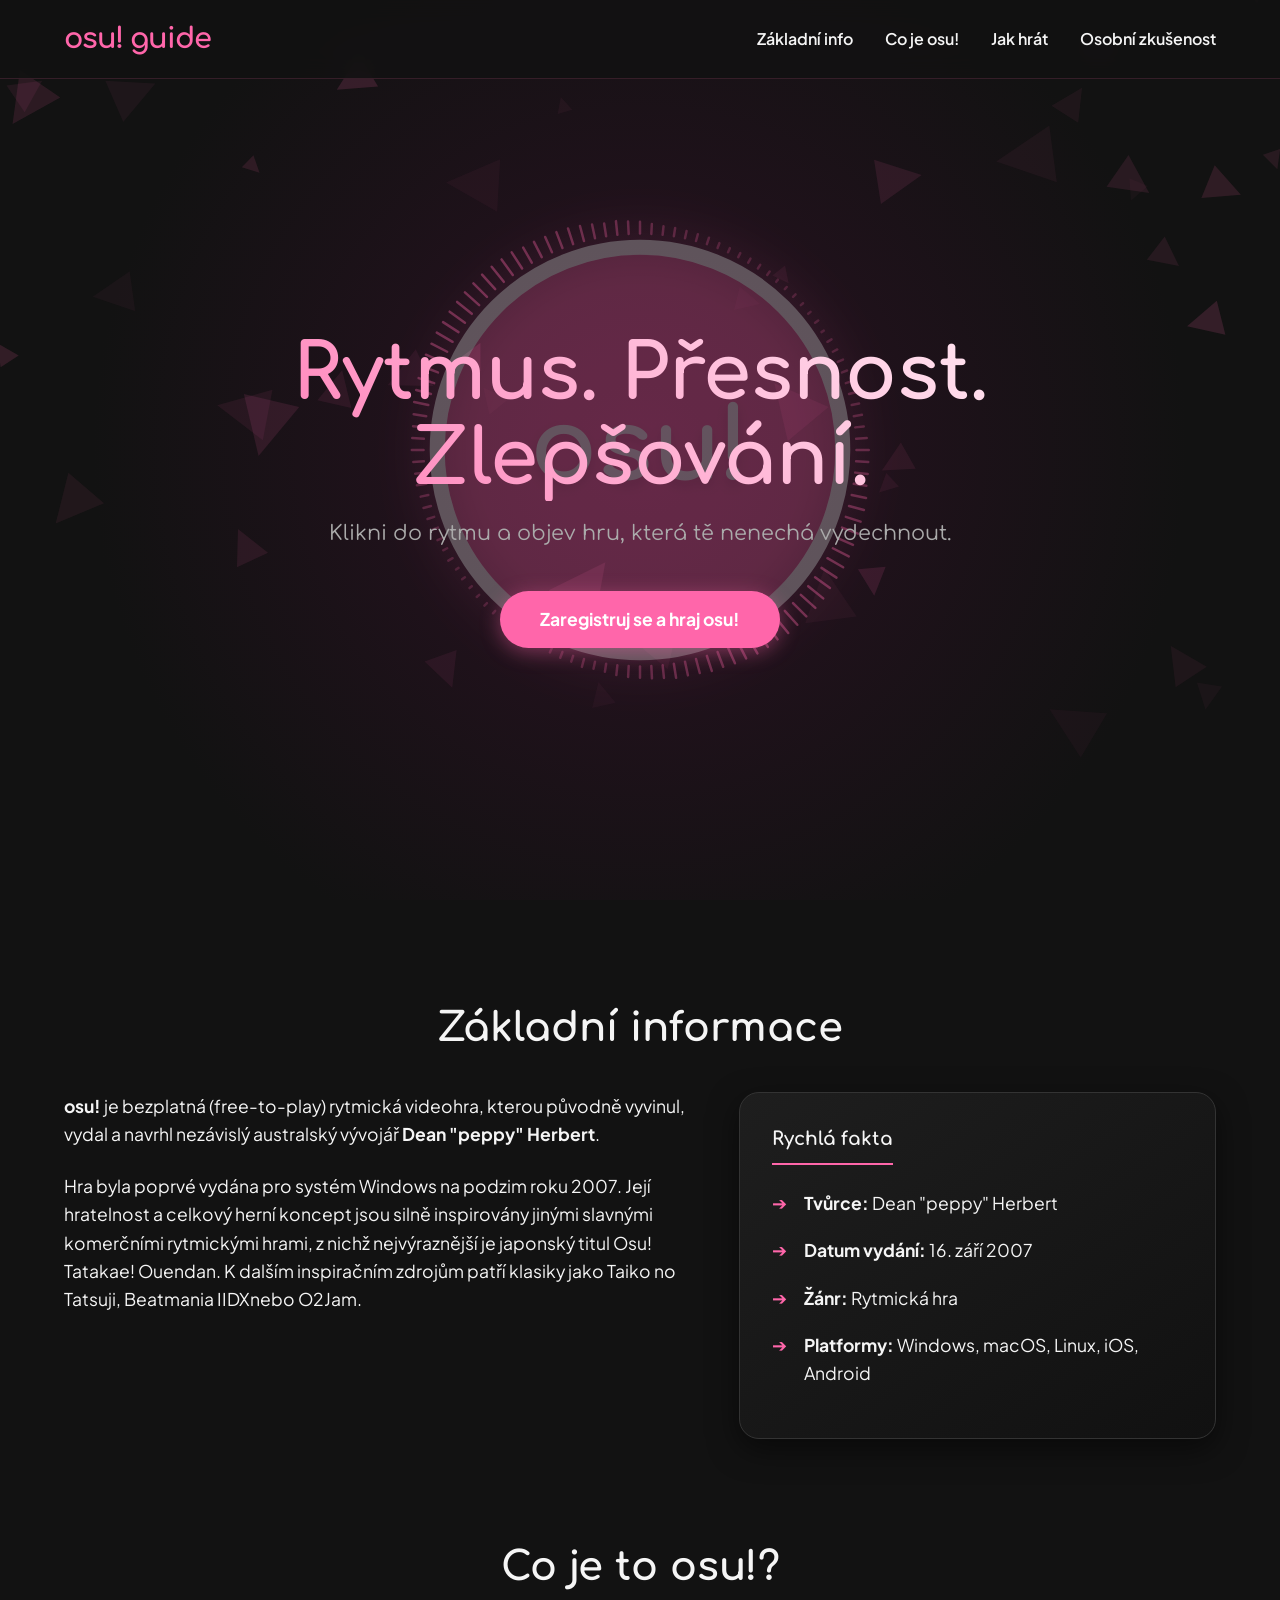
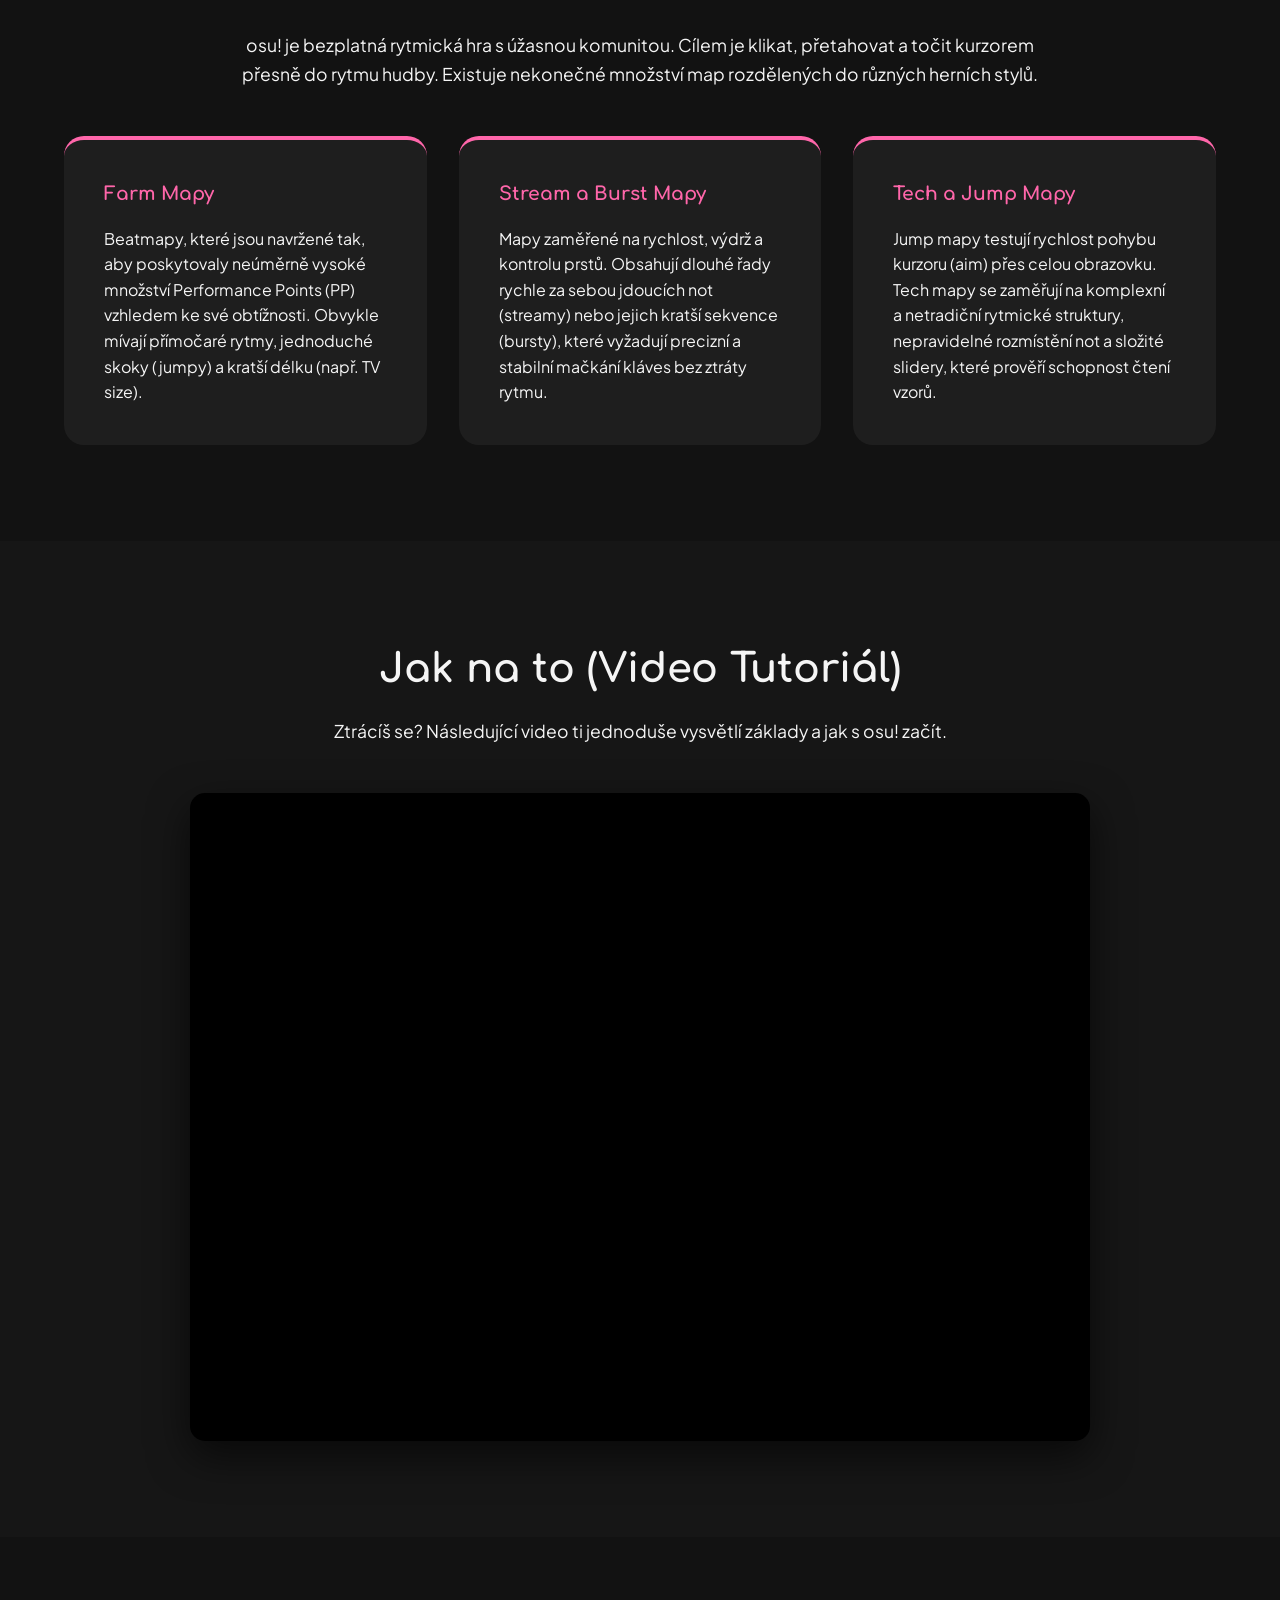
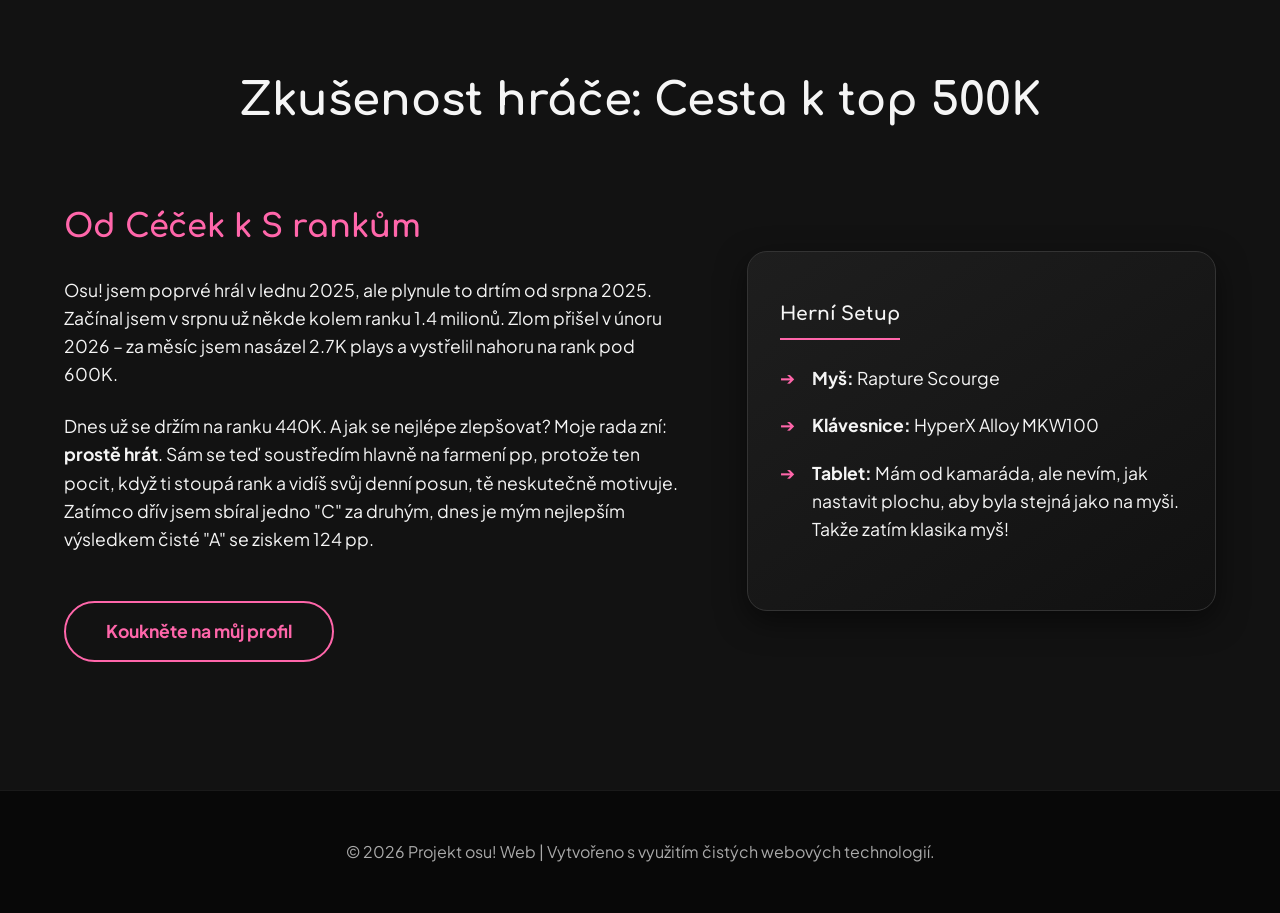
==== osu_web/index.html @ 051ecead "Add files via upload" ====
<!DOCTYPE html>
<html lang="cs">

<head>
    <meta charset="UTF-8">
    <meta name="viewport" content="width=device-width, initial-scale=1.0">
    <meta name="description"
        content="Komplexní průvodce rytmickou hrou osu! Zjistěte, jak hrát, objevte různé typy map a přečtěte si zkušenosti skutečných hráčů.">
    <meta name="keywords" content="osu!, rytmická hra, návod, hudba, hraní, pp systém">
    <meta name="author" content="Fuxovi">

    <!-- Open Graph pro Sociální Sítě (SEO a optimalizace) -->
    <meta property="og:title" content="osu! - Tvůj průvodce rytmickým šílenstvím">
    <meta property="og:description"
        content="Komplexní průvodce rytmickou hrou osu! Zjistěte, jak hrát, a objevte komunitu.">
    <meta property="og:type" content="website">
    <meta property="og:url" content="https://fuxovi.github.io/osu-web/">

    <!-- X (Twitter) Cards -->
    <meta name="twitter:card" content="summary_large_image">
    <meta name="twitter:title" content="osu! - Tvůj průvodce">
    <meta name="twitter:description"
        content="Komplexní průvodce rytmickou hrou osu! Zjistěte, jak hrát, a objevte komunitu.">

    <title>osu! - Rytmus. Přesnost. Zlepšování.</title>

    <!-- CSS a preload fontů pro lepší výkon -->
    <link rel="stylesheet" href="css/style.css">

    <!-- JSON-LD pro strukturovaná data -->
    <script type="application/ld+json">
    {
      "@context": "https://schema.org",
      "@type": "WebSite",
      "name": "osu! guide",
      "url": "https://fuxovi.github.io/osu-web/",
      "author": {
        "@type": "Person",
        "name": "Fuxovi"
      },
      "description": "Komplexní průvodce rytmickou hrou osu! Zjistěte, jak hrát, objevte různé typy map a přečtěte si zkušenosti skutečných hráčů."
    }
    </script>
    <link rel="preconnect" href="https://fonts.googleapis.com">
    <link rel="preconnect" href="https://fonts.gstatic.com" crossorigin>
    <link
        href="https://fonts.googleapis.com/css2?family=Comfortaa:wght@400;700&family=Plus+Jakarta+Sans:wght@400;500;600;700;800&display=swap"
        rel="stylesheet">
</head>

<body>
    <header class="header">
        <nav class="navbar" aria-label="Hlavní navigace">
            <div class="logo">osu! guide</div>
            <ul class="nav-links">
                <li><a href="#basic-info">Základní info</a></li>
                <li><a href="#about">Co je osu!</a></li>
                <li><a href="#tutorial">Jak hrát</a></li>
                <li><a href="#experience">Osobní zkušenost</a></li>
            </ul>
        </nav>
    </header>

    <main>
        <!-- Úvodní sekce (Hero) -->
        <section id="hero" class="hero-section">
            <!-- Canvas pro plovoucí trojúhelníky a visualizer -->
            <canvas id="osu-canvas" class="osu-canvas"></canvas>

            <!-- Hlavní pulzující osu! logo v pozadí -->
            <div id="osu-logo" class="osu-logo">
                <span class="osu-logo-text">osu!</span>
            </div>

            <div class="container hero-content">
                <h1>Rytmus. Přesnost. Zlepšování.</h1>
                <p>Klikni do rytmu a objev hru, která tě nenechá vydechnout.</p>
                <a href="https://osu.ppy.sh/home" target="_blank" rel="noopener noreferrer" class="btn primary-btn"
                    aria-label="Přejít na oficiální web hry osu!">
                    Zaregistruj se a hraj osu!
                </a>
            </div>
        </section>

        <!-- Základní informace z Wikipedie -->
        <section id="basic-info" class="about-section fade-in" style="padding-bottom: 2rem;">
            <div class="container">
                <h2>Základní informace</h2>
                <div class="experience-content" style="align-items: flex-start; gap: 3rem;">
                    <div class="text-content">
                        <p><strong>osu!</strong> je bezplatná (free-to-play) rytmická videohra, kterou původně vyvinul,
                            vydal a navrhl nezávislý australský vývojář <strong> Dean "peppy" Herbert</strong>.</p>
                        <p>Hra byla poprvé vydána pro systém Windows na podzim roku 2007. Její hratelnost a celkový
                            herní koncept jsou silně inspirovány jinými slavnými komerčními rytmickými hrami, z nichž
                            nejvýraznější je japonský titul Osu! Tatakae! Ouendan. K dalším inspiračním zdrojům patří
                            klasiky jako Taiko no Tatsuji, Beatmania IIDXnebo O2Jam.
                        </p>
                    </div>
                    <div class="setup-card" style="padding: 2rem;">
                        <h3>Rychlá fakta</h3>
                        <ul>
                            <li><strong>Tvůrce:</strong> Dean "peppy" Herbert</li>
                            <li><strong>Datum vydání:</strong> 16. září 2007</li>
                            <li><strong>Žánr:</strong> Rytmická hra</li>
                            <li><strong>Platformy:</strong> Windows, macOS, Linux, iOS, Android</li>
                        </ul>
                    </div>
                </div>
            </div>
        </section>
        <!-- Obecně o hře osu! -->
        <section id="about" class="about-section fade-in" style="padding-top: 4rem;">
            <div class="container">
                <h2>Co je to osu!?</h2>
                <p>osu! je bezplatná rytmická hra s úžasnou komunitou. Cílem je klikat, přetahovat a točit kurzorem
                    přesně do rytmu hudby. Existuje nekonečné množství map rozdělených do různých herních stylů.</p>
                <div class="mechanics-grid">
                    <article class="card">
                        <h3>Farm Mapy</h3>
                        <p>Beatmapy, které jsou navržené tak, aby poskytovaly neúměrně vysoké množství Performance
                            Points (PP) vzhledem ke své obtížnosti. Obvykle mívají přímočaré rytmy, jednoduché skoky
                            (jumpy) a kratší délku (např. TV size).</p>
                    </article>
                    <article class="card">
                        <h3>Stream a Burst Mapy</h3>
                        <p>Mapy zaměřené na rychlost, výdrž a kontrolu prstů. Obsahují dlouhé řady rychle za sebou
                            jdoucích not (streamy) nebo jejich kratší sekvence (bursty), které vyžadují precizní a
                            stabilní mačkání kláves bez ztráty rytmu.</p>
                    </article>
                    <article class="card">
                        <h3>Tech a Jump Mapy</h3>
                        <p>Jump mapy testují rychlost pohybu kurzoru (aim) přes celou obrazovku. Tech mapy se zaměřují
                            na komplexní a netradiční rytmické struktury, nepravidelné rozmístění not a složité slidery,
                            které prověří schopnost čtení vzorů.</p>
                    </article>
                </div>
            </div>
        </section>

        <!-- Tutoriál (YouTube) -->
        <section id="tutorial" class="tutorial-section fade-in">
            <div class="container">
                <h2>Jak na to (Video Tutoriál)</h2>
                <p>Ztrácíš se? Následující video ti jednoduše vysvětlí základy a jak s osu! začít.</p>
                <!-- Lazy loading iframu pro vyšší výkon -->
                <div class="video-container">
                    <iframe loading="lazy" width="560" height="315" src="https://www.youtube.com/watch?v=qUkvt8DThQc"
                        title="YouTube video player - osu! tutorial" frameborder="0"
                        allow="accelerometer; autoplay; clipboard-write; encrypted-media; gyroscope; picture-in-picture; web-share"
                        referrerpolicy="strict-origin-when-cross-origin" allowfullscreen></iframe>
                </div>
            </div>
        </section>

        <!-- Zkušenost uživatele -->
        <section id="experience" class="experience-section fade-in">
            <div class="container">
                <h2>Zkušenost hráče: Cesta k top 500K</h2>
                <div class="experience-content">
                    <div class="text-content">
                        <h3>Od Céček k S rankům</h3>
                        <p>Osu! jsem poprvé hrál v lednu 2025, ale plynule to drtím od srpna 2025. Začínal jsem v srpnu
                            už někde
                            kolem ranku 1.4 milionů. Zlom přišel v únoru 2026 – za měsíc jsem nasázel 2.7K plays a
                            vystřelil nahoru na rank pod 600K.</p>
                        <p>Dnes už se držím na ranku 440K. A jak se nejlépe zlepšovat? Moje rada zní: <strong>prostě
                                hrát</strong>. Sám se teď soustředím hlavně na farmení pp, protože ten pocit, když ti
                            stoupá rank a vidíš svůj denní posun, tě neskutečně motivuje. Zatímco dřív jsem sbíral jedno
                            "C" za druhým, dnes je mým nejlepším výsledkem čisté "A" se ziskem 124 pp.</p>
                        <a href="https://osu.ppy.sh/users/37356679" target="_blank" rel="noopener noreferrer"
                            class="btn secondary-btn" aria-label="Zobrazit osu! profil hráče">
                            Koukněte na můj profil
                        </a>
                    </div>
                    <div class="setup-card">
                        <h3>Herní Setup</h3>
                        <ul>
                            <li><strong>Myš:</strong> Rapture Scourge</li>
                            <li><strong>Klávesnice:</strong> HyperX Alloy MKW100</li>
                            <li><strong>Tablet:</strong> Mám od kamaráda, ale nevím, jak nastavit plochu, aby byla
                                stejná jako na myši. Takže zatím
                                klasika myš!</li>
                        </ul>
                    </div>
                </div>
            </div>
        </section>
    </main>

    <footer class="footer">
        <div class="container">
            <p>&copy; 2026 Projekt osu! Web | Vytvořeno s využitím čistých webových technologií.</p>
        </div>
    </footer>

    <!-- Minifikovaný přístup pro načtení skriptu -->
    <script src="js/main.js" defer></script>
</body>

</html>
---- osu_web/css/style.css ----
/* ROOT VARIABLES PRO DESIGN SYSTÉM (Tématika osu! - růžová/tmavá) */
:root {
    --primary-color: #ff66aa;
    /* osu! pink */
    --secondary-color: #b33982;
    --background-dark: #121212;
    --background-card: #1e1e1e;
    --text-light: #f5f5f5;
    --text-muted: #aaaaaa;
    --transition-fast: 0.2s ease;
    --transition-slow: 0.5s ease;
}

/* RESET A ZÁKLADNÍ TYPOGRAFIE */
* {
    margin: 0;
    padding: 0;
    box-sizing: border-box;
}

html {
    scroll-behavior: smooth;
}

body {
    font-family: 'Plus Jakarta Sans', sans-serif;
    background-color: var(--background-dark);
    color: var(--text-light);
    line-height: 1.6;
    overflow-x: hidden;
}

h1,
h2,
h3 {
    font-family: 'Comfortaa', cursive, sans-serif;
    color: var(--text-light);
}

.container {
    width: 90%;
    max-width: 1200px;
    margin: 0 auto;
}

/* HEADER & NAVBAR */
.header {
    background-color: rgba(18, 18, 18, 0.85);
    backdrop-filter: blur(12px);
    /* Glassmorphism efekt */
    -webkit-backdrop-filter: blur(12px);
    position: fixed;
    width: 100%;
    top: 0;
    z-index: 1000;
    border-bottom: 1px solid rgba(255, 102, 170, 0.15);
}

.navbar {
    display: flex;
    justify-content: space-between;
    align-items: center;
    padding: 1rem 5%;
}

.logo {
    font-family: 'Comfortaa', cursive, sans-serif;
    font-weight: 900;
    font-size: 1.8rem;
    color: var(--primary-color);
    letter-spacing: -1px;
}

.nav-links {
    list-style: none;
    display: flex;
    gap: 2rem;
}

.nav-links a {
    text-decoration: none;
    color: var(--text-light);
    font-weight: 600;
    transition: color var(--transition-fast);
}

.nav-links a:hover,
.nav-links a:focus {
    color: var(--primary-color);
    outline: none;
}

/* BUTTONS */
.btn {
    display: inline-block;
    padding: 0.9rem 2.5rem;
    border-radius: 50px;
    font-weight: 700;
    text-decoration: none;
    transition: all var(--transition-fast);
    cursor: pointer;
    text-align: center;
    font-size: 1.1rem;
}

.primary-btn {
    background-color: var(--primary-color);
    color: #fff;
    box-shadow: 0 4px 20px rgba(255, 102, 170, 0.4);
}

.primary-btn:hover,
.primary-btn:focus {
    background-color: var(--secondary-color);
    transform: translateY(-3px) scale(1.02);
    box-shadow: 0 6px 25px rgba(255, 102, 170, 0.6);
}

.secondary-btn {
    background-color: transparent;
    border: 2px solid var(--primary-color);
    color: var(--primary-color);
}

.secondary-btn:hover,
.secondary-btn:focus {
    background-color: var(--primary-color);
    color: #fff;
}

/* HERO SECTION */
.hero-section {
    height: 100vh;
    display: flex;
    align-items: center;
    text-align: center;
    background: radial-gradient(circle at center, #2a1122 0%, var(--background-dark) 70%);
    padding-top: 80px;
    position: relative;
    overflow: hidden;
}

/* Background Canvas pro trojúhelníky a visualizer */
.osu-canvas {
    position: absolute;
    top: 0;
    left: 0;
    width: 100%;
    height: 100%;
    pointer-events: none;
    z-index: 1;
}

/* Pulzující osu! logo v pozadí */
.osu-logo {
    position: absolute;
    top: 50%;
    left: 50%;
    transform: translate(-50%, -50%) scale(1);
    width: min(70vw, 420px);
    height: min(70vw, 420px);
    background-color: var(--primary-color);
    border: min(2.5vw, 15px) solid #ffffff;
    border-radius: 50%;
    display: flex;
    align-items: center;
    justify-content: center;
    box-shadow: 0 0 60px rgba(255, 102, 170, 0.45), inset 0 0 40px rgba(0, 0, 0, 0.2);
    z-index: 2;
    cursor: pointer;
    user-select: none;
    opacity: 0.28;
    /* Poloprůhledné pozadí, aby byl text dobře čitelný */
    transition: opacity var(--transition-fast), border-color var(--transition-fast);
}

.osu-logo:hover {
    opacity: 0.55;
    border-color: #ffe6f0;
}

.osu-logo:active {
    transform: translate(-50%, -50%) scale(0.94) !important;
}

.osu-logo-text {
    font-family: 'Comfortaa', cursive, sans-serif;
    font-size: min(16vw, 100px);
    font-weight: 700;
    color: #ffffff;
    text-shadow: 0 6px 12px rgba(0, 0, 0, 0.15);
    margin-top: -5px;
}

.hero-section h1 {
    font-size: clamp(3rem, 6vw, 6rem);
    margin-bottom: 1rem;
    background: -webkit-linear-gradient(45deg, var(--primary-color), #ffffff);
    -webkit-background-clip: text;
    -webkit-text-fill-color: transparent;
    line-height: 1.1;
}

.hero-section p {
    font-family: 'Comfortaa', cursive, sans-serif;
    font-size: 1.3rem;
    color: var(--text-muted);
    margin-bottom: 2.5rem;
}

/* Obsah nad canvasem a logem */
.hero-content {
    position: relative;
    z-index: 3;
    pointer-events: none;
    /* Umožní klikat na logo pod textem */
}

.hero-content h1,
.hero-content p,
.hero-content a {
    pointer-events: auto;
    /* Znovu povolí interakci na samotných textových prvcích a tlačítkách */
}

/* ABOUT SECTION & GRID */
.about-section {
    padding: 6rem 0;
}

.about-section h2 {
    font-size: 2.5rem;
    margin-bottom: 2rem;
    text-align: center;
}

.about-section>.container>p {
    text-align: center;
    max-width: 800px;
    margin: 0 auto 3rem auto;
    font-size: 1.1rem;
}

.mechanics-grid {
    display: grid;
    grid-template-columns: repeat(auto-fit, minmax(280px, 1fr));
    gap: 2rem;
}

.card {
    background-color: var(--background-card);
    padding: 2.5rem;
    border-radius: 20px;
    border-top: 4px solid var(--primary-color);
    transition: transform var(--transition-fast), box-shadow var(--transition-fast);
}

.card:hover {
    transform: translateY(-8px);
    box-shadow: 0 10px 30px rgba(0, 0, 0, 0.5);
}

.card h3 {
    margin-bottom: 1rem;
    color: var(--primary-color);
}

/* TUTORIAL SECTION */
.tutorial-section {
    padding: 6rem 0;
    background-color: #161616;
}

.tutorial-section h2 {
    text-align: center;
    margin-bottom: 1rem;
    font-size: 2.5rem;
}

.tutorial-section>.container>p {
    text-align: center;
    margin-bottom: 3rem;
    font-size: 1.1rem;
}

.video-container {
    position: relative;
    padding-bottom: 56.25%;
    /* 16:9 ratio pro responzivní iframe */
    height: 0;
    overflow: hidden;
    max-width: 900px;
    margin: 0 auto;
    border-radius: 15px;
    box-shadow: 0 15px 40px rgba(0, 0, 0, 0.6);
    background-color: #000;
}

.video-container iframe {
    position: absolute;
    top: 0;
    left: 0;
    width: 100%;
    height: 100%;
    border: none;
}

/* EXPERIENCE SECTION */
.experience-section {
    padding: 8rem 0;
}

.experience-section h2 {
    text-align: center;
    font-size: 2.8rem;
    margin-bottom: 4rem;
}

.experience-content {
    display: flex;
    flex-wrap: wrap;
    gap: 4rem;
    align-items: center;
}

.text-content {
    flex: 1 1 500px;
}

.text-content h3 {
    font-size: 2rem;
    margin-bottom: 1.5rem;
    color: var(--primary-color);
}

.text-content p {
    margin-bottom: 1.5rem;
    font-size: 1.1rem;
}

.text-content .btn {
    margin-top: 1.5rem;
}

.setup-card {
    flex: 1 1 350px;
    background: linear-gradient(145deg, var(--background-card) 0%, #111 100%);
    padding: 3rem 2rem;
    border-radius: 20px;
    border: 1px solid #333;
    box-shadow: 0 10px 30px rgba(0, 0, 0, 0.5);
}

.setup-card h3 {
    margin-bottom: 1.5rem;
    border-bottom: 2px solid var(--primary-color);
    display: inline-block;
    padding-bottom: 0.5rem;
}

.setup-card ul {
    list-style: none;
}

.setup-card li {
    margin-bottom: 1.2rem;
    padding-left: 2rem;
    position: relative;
    font-size: 1.1rem;
}

.setup-card li::before {
    content: '➔';
    position: absolute;
    left: 0;
    color: var(--primary-color);
}

/* FOOTER */
.footer {
    text-align: center;
    padding: 3rem 0;
    background-color: #080808;
    border-top: 1px solid #1a1a1a;
    color: var(--text-muted);
}

/* ANIMATIONS & JS CLASSES */
.fade-in {
    opacity: 0;
    transform: translateY(40px);
    transition: opacity var(--transition-slow), transform var(--transition-slow);
}

.fade-in.visible {
    opacity: 1;
    transform: translateY(0);
}

/* RESPONSIVE (MOBILE FIRST -> TABLET/DESKTOP) */
@media (max-width: 768px) {
    .nav-links {
        display: none;
        /* Skryto pro mobilní zobrazení, plně responzivní menu by vyžadovalo JS toggle */
    }

    .hero-section h1 {
        font-size: 2.5rem;
    }

    .experience-content {
        flex-direction: column;
        gap: 2rem;
    }
}
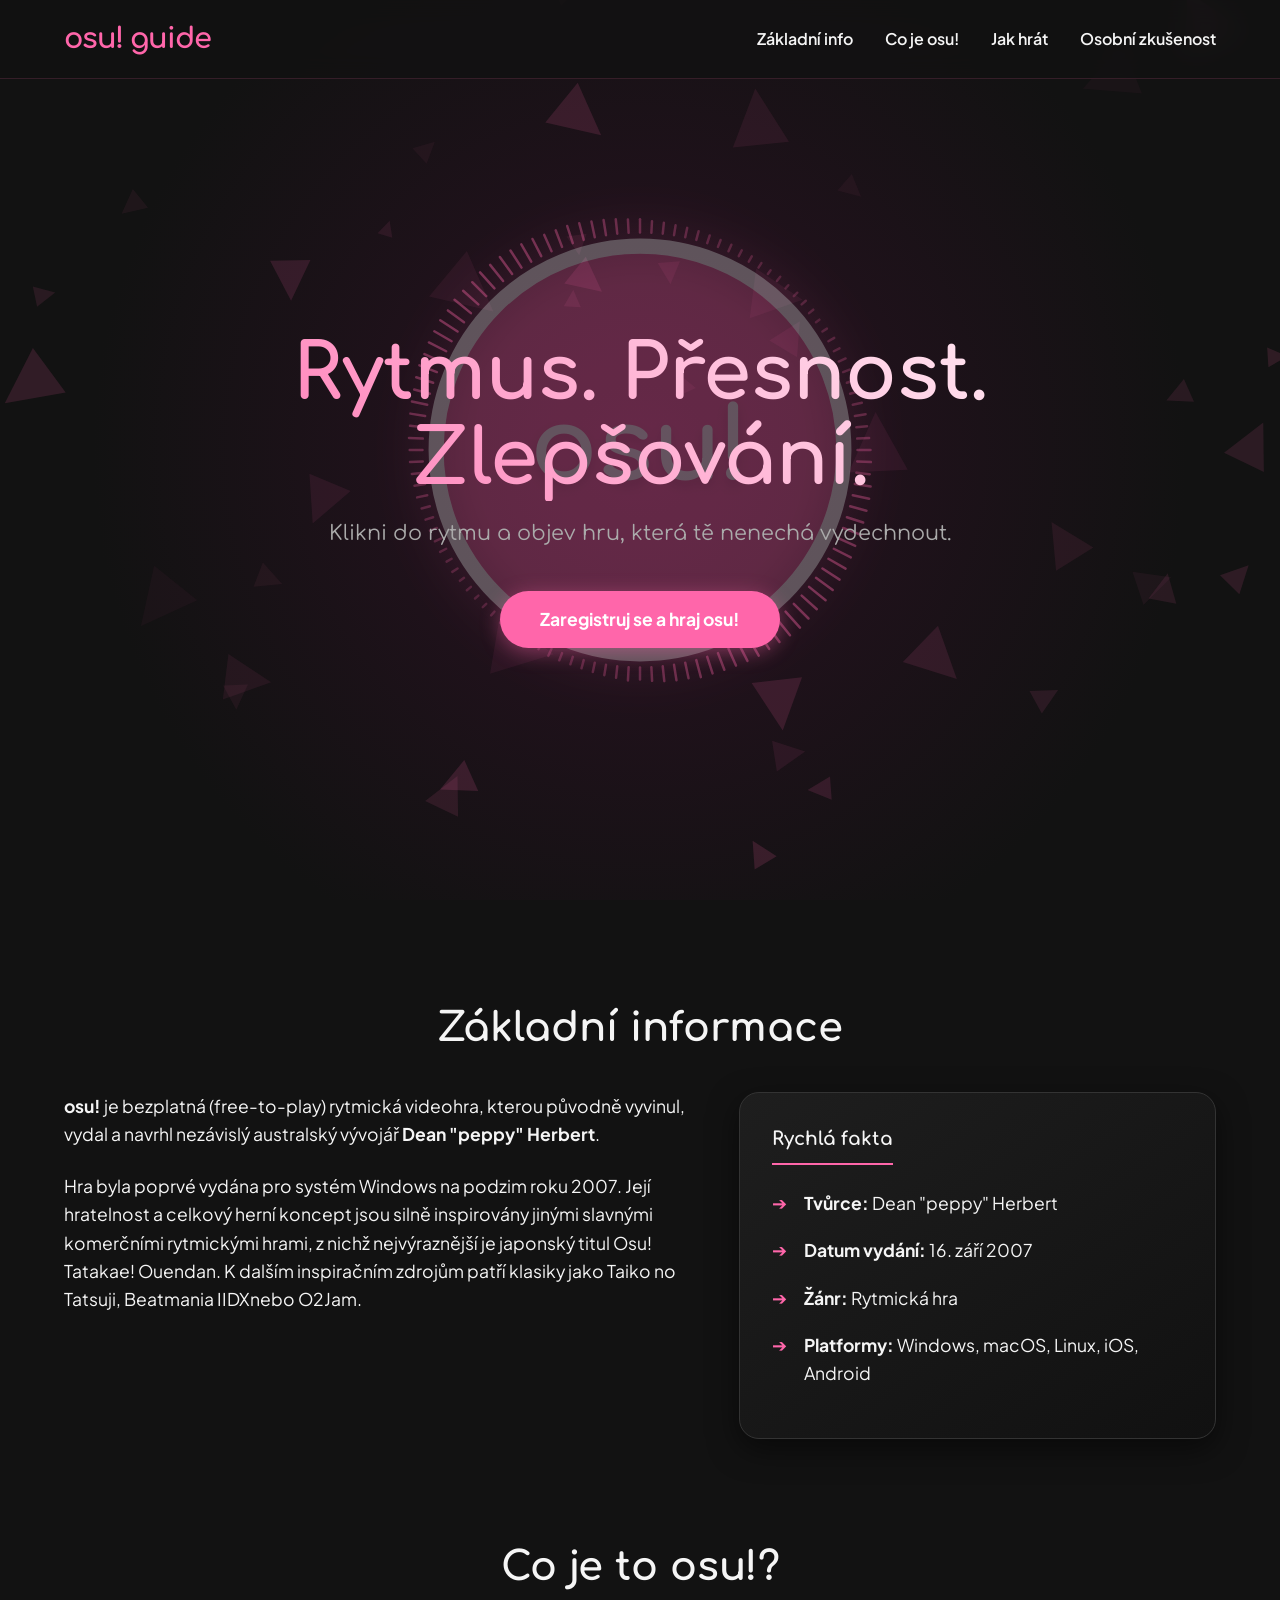
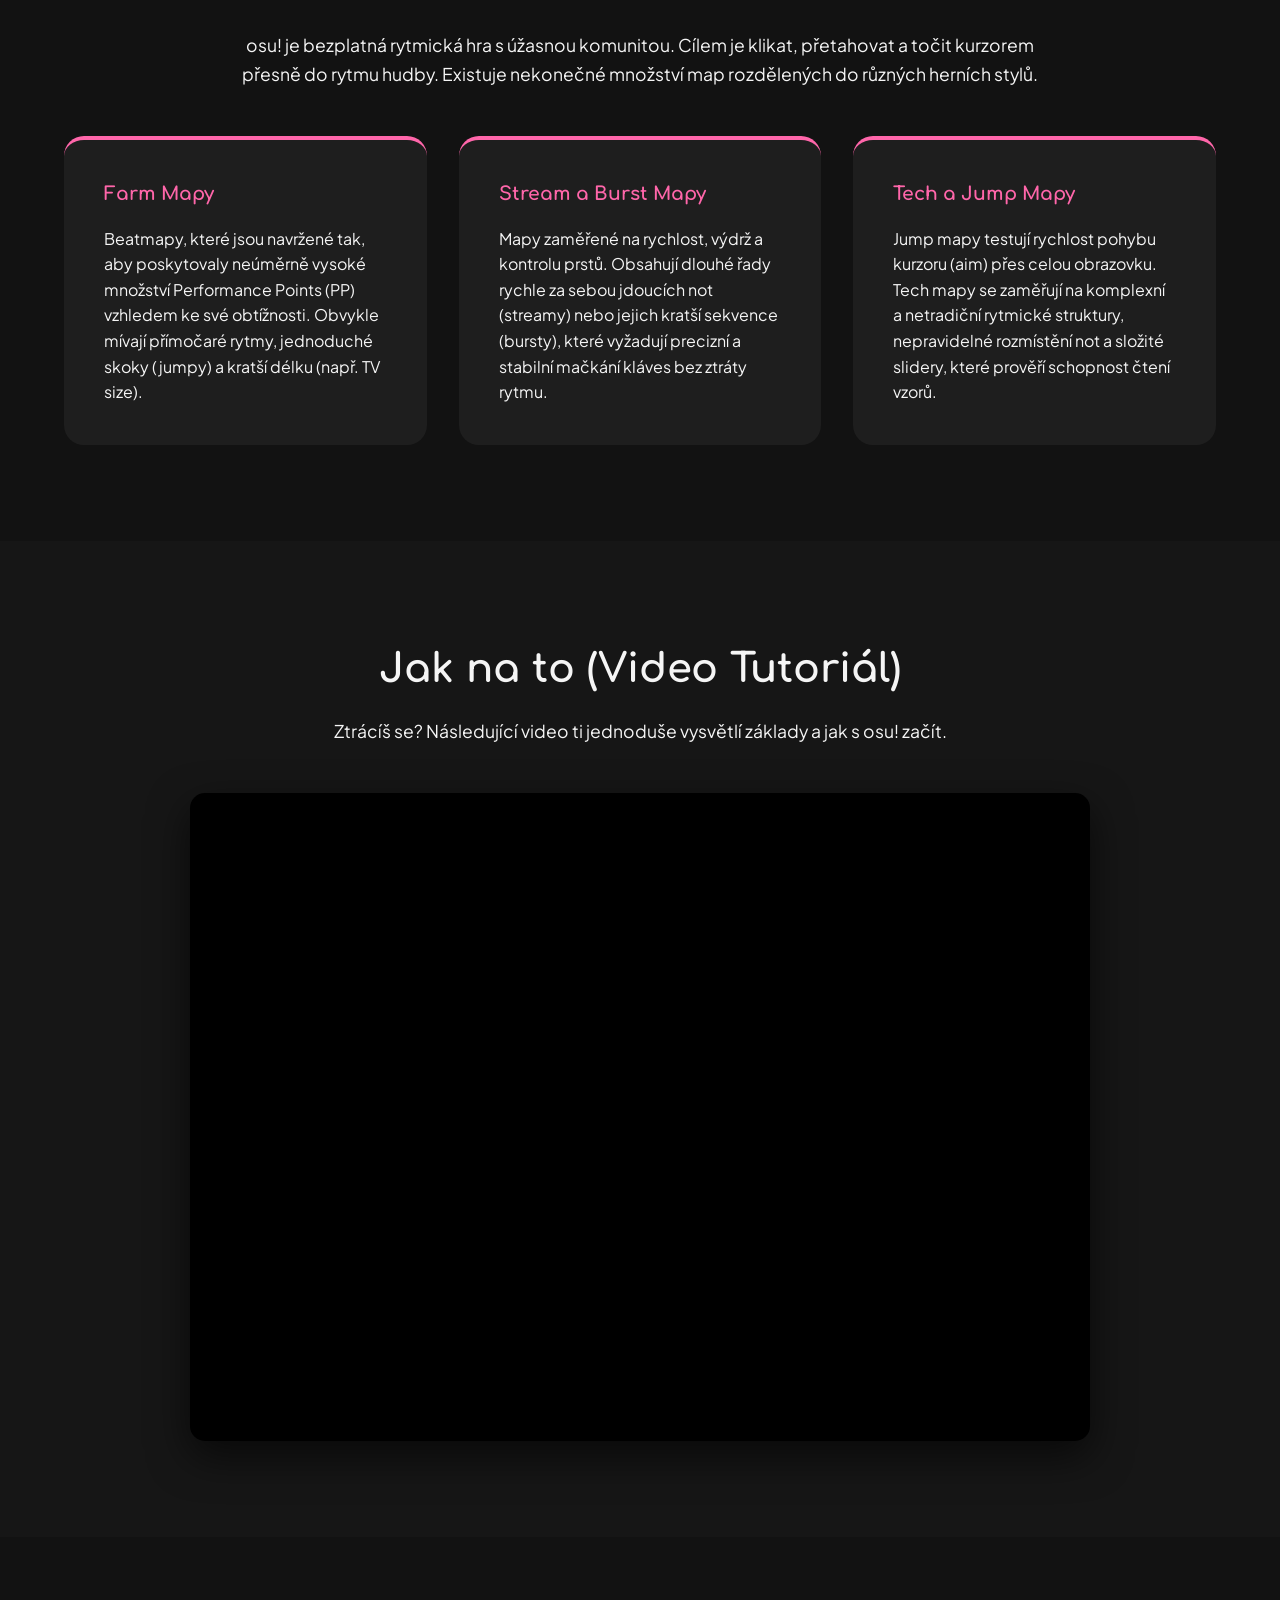
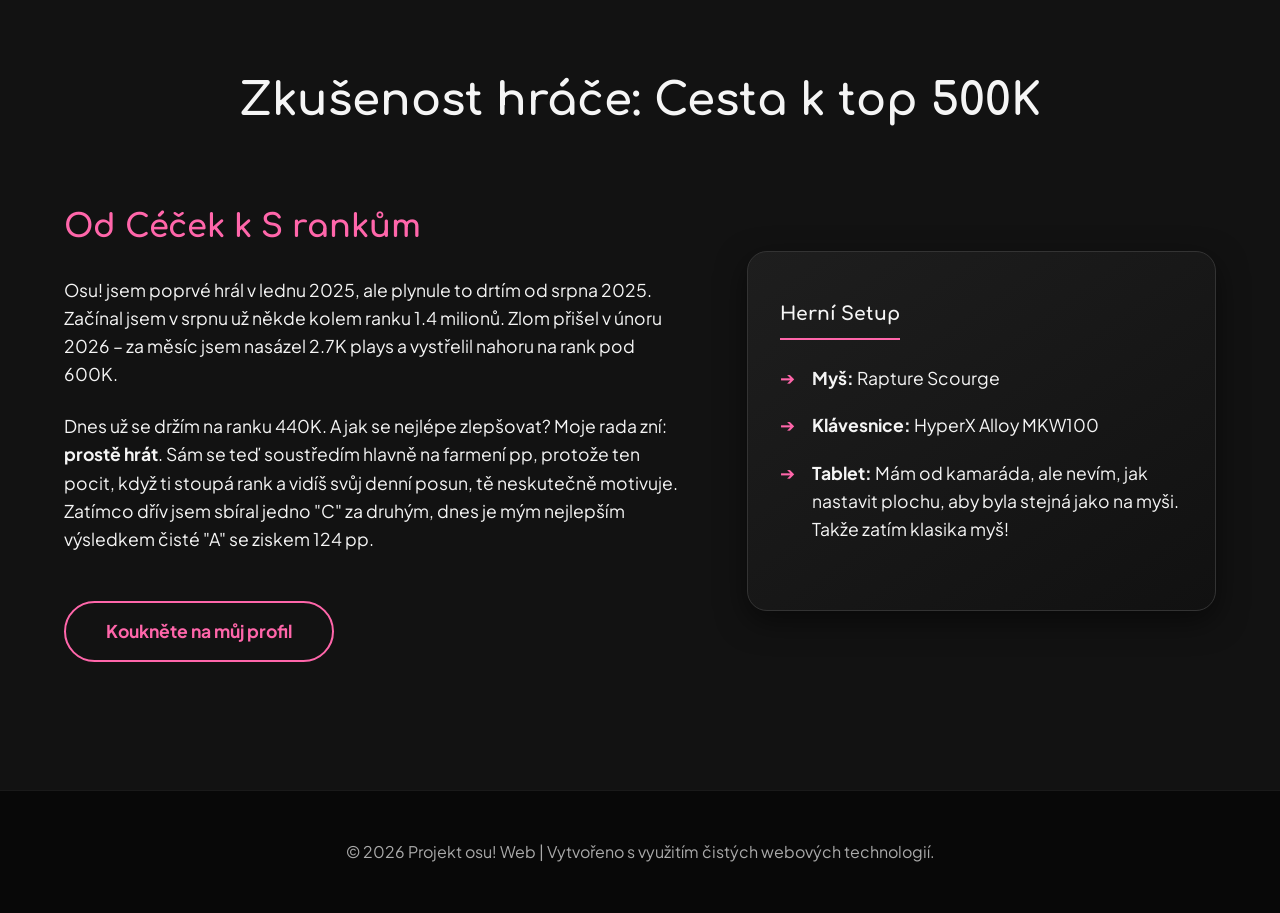
==== commit 0af47a2d: "Update Open Graph URL in index.html" ====
--- a/osu_web/index.html
+++ b/osu_web/index.html
@@ -14,7 +14,7 @@
     <meta property="og:description"
         content="Komplexní průvodce rytmickou hrou osu! Zjistěte, jak hrát, a objevte komunitu.">
     <meta property="og:type" content="website">
-    <meta property="og:url" content="https://fuxovi.github.io/osu-web/">
+    <meta property="og:url" content="https://jirifuxa14.github.io/osu-web/.">
 
     <!-- X (Twitter) Cards -->
     <meta name="twitter:card" content="summary_large_image">
@@ -197,4 +197,4 @@
     <script src="js/main.js" defer></script>
 </body>
 
-</html>+</html>
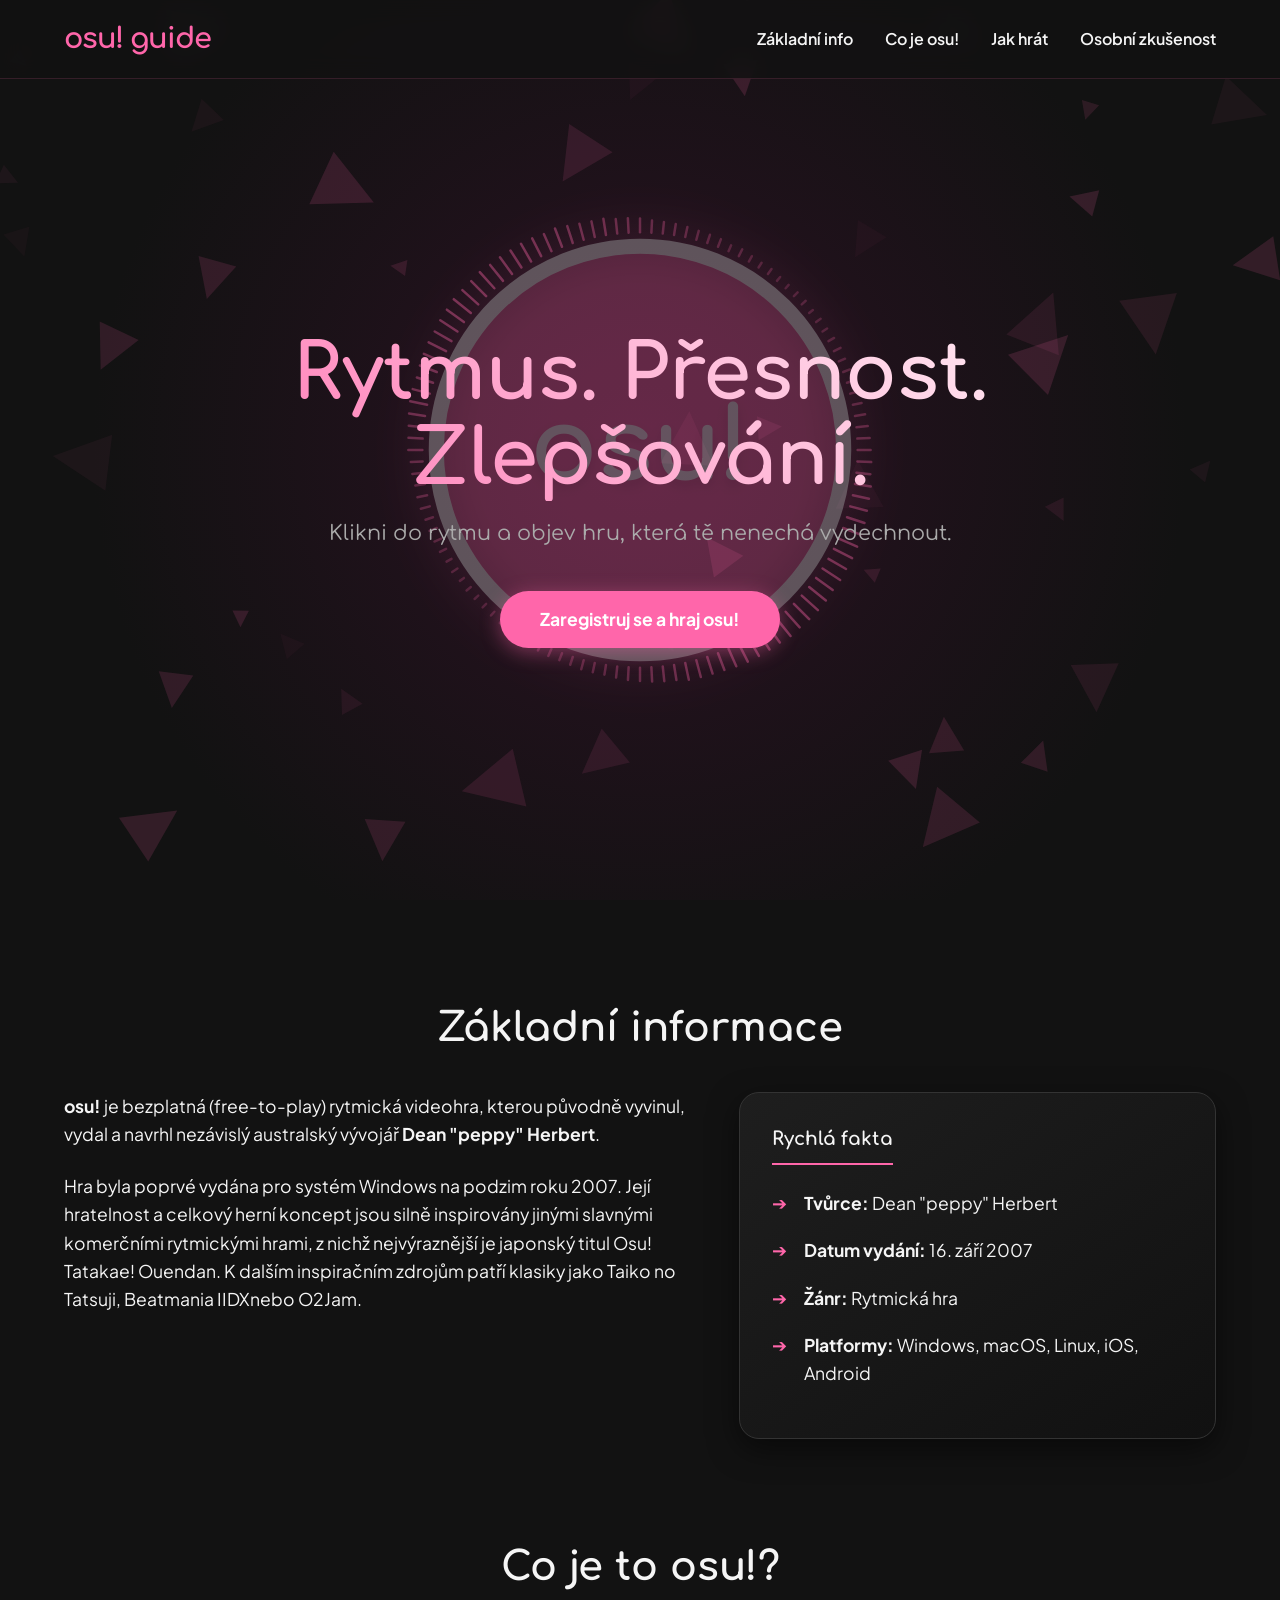
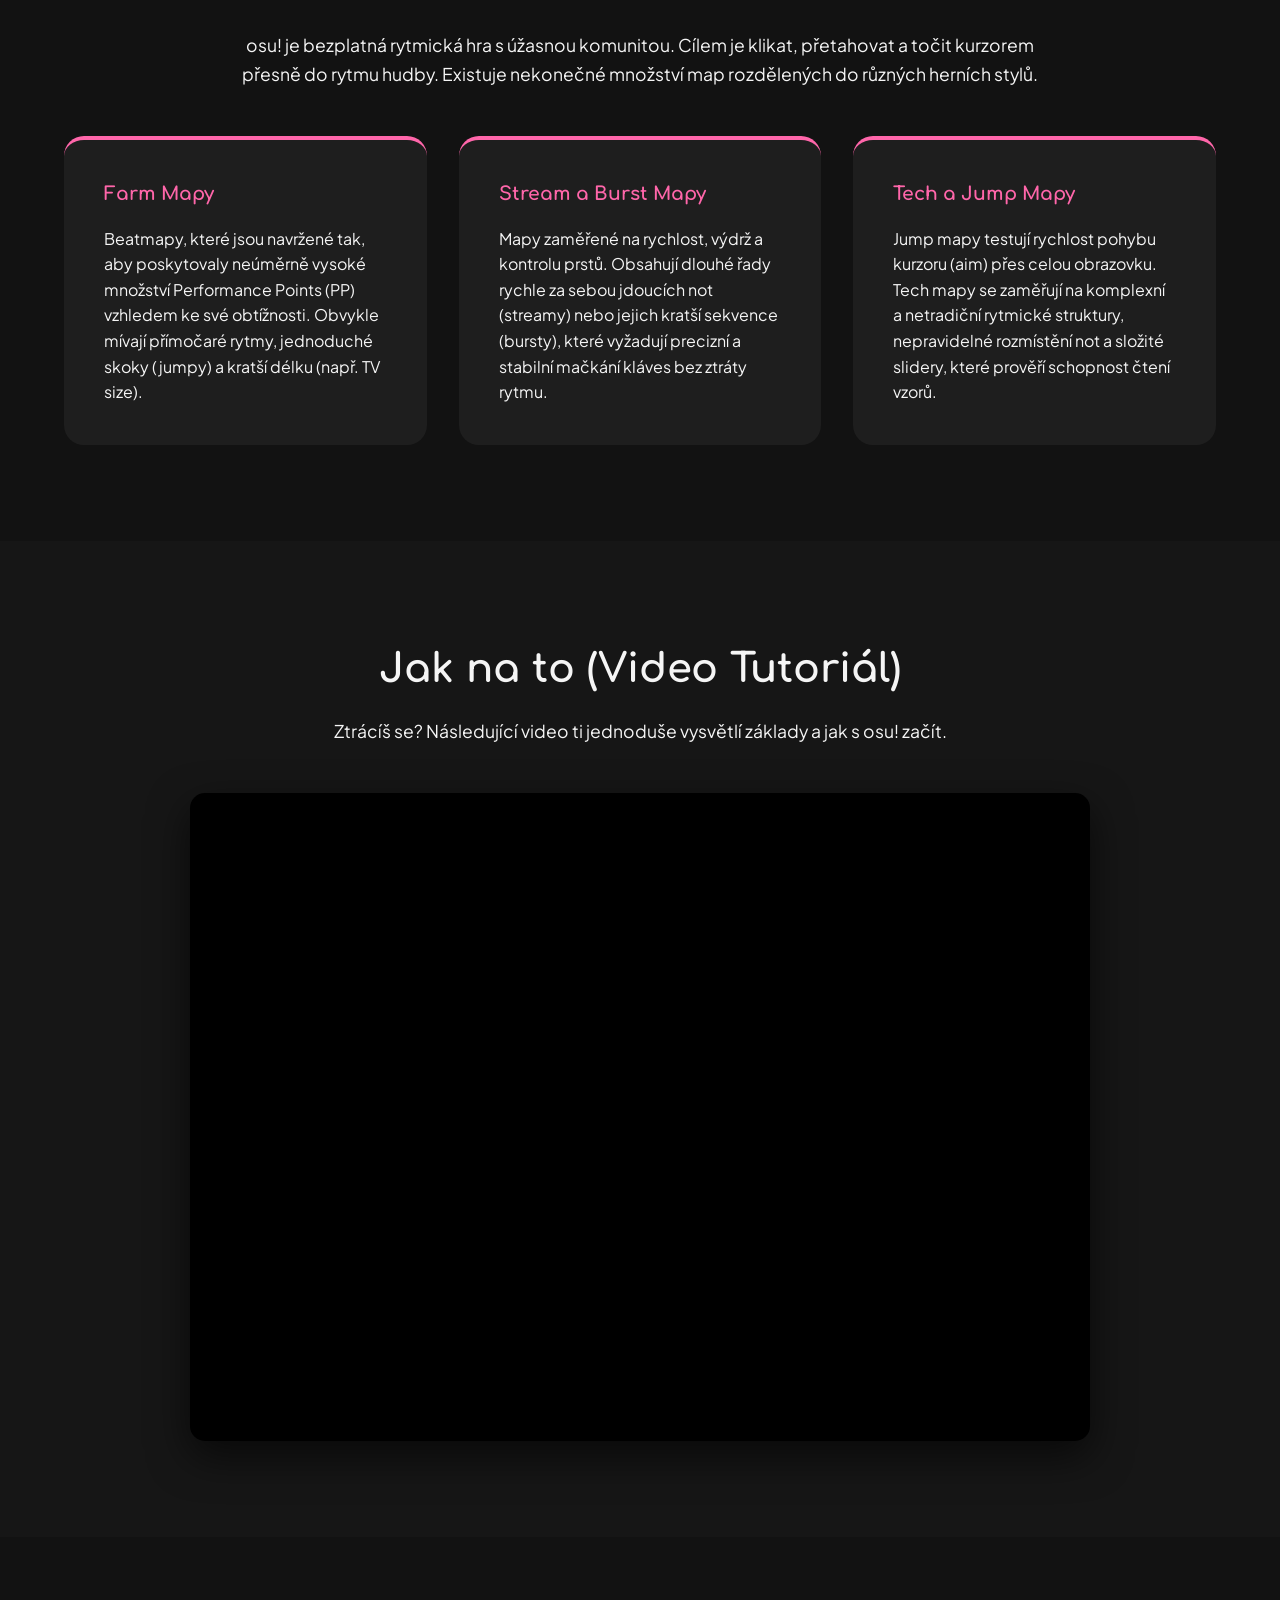
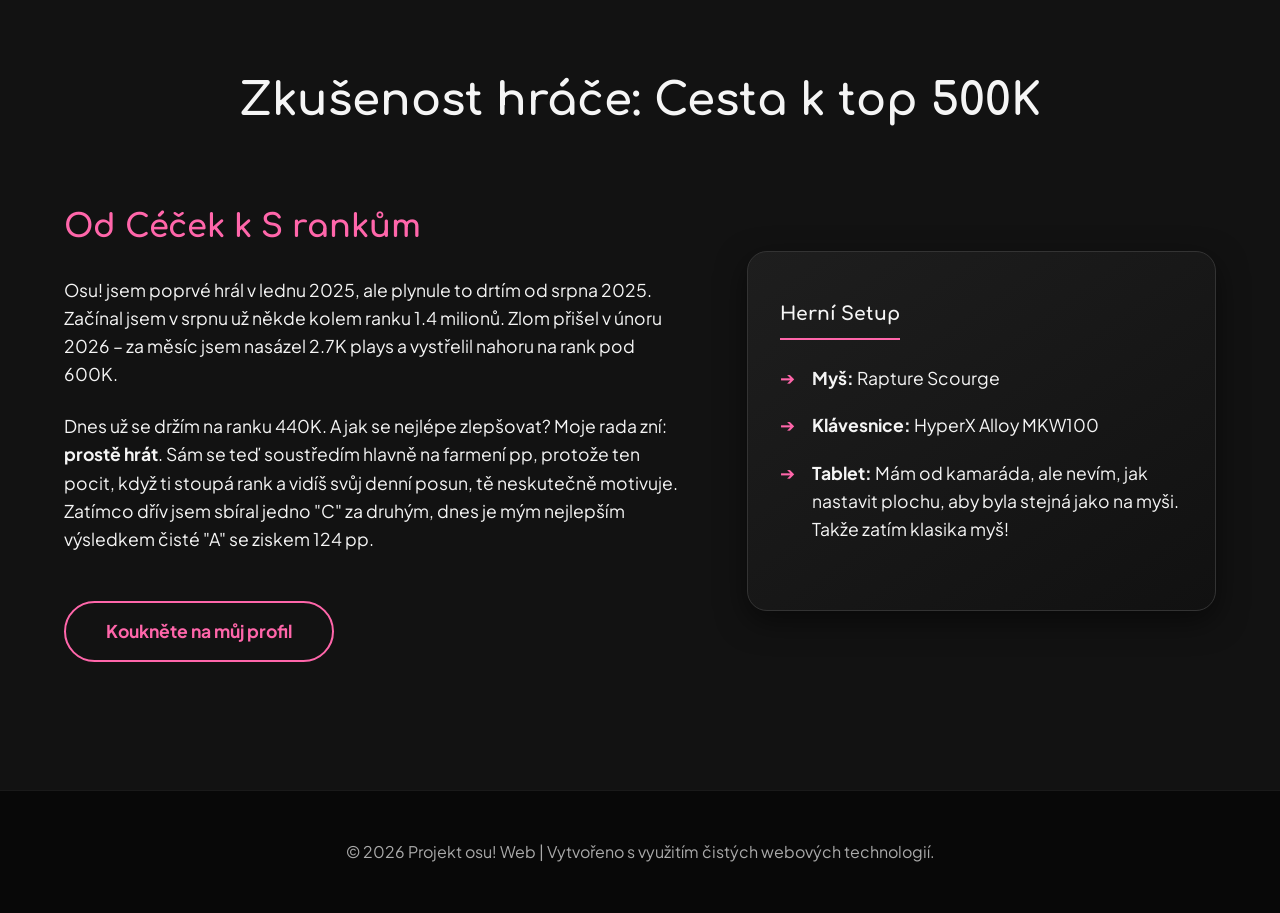
==== commit b7810acb: "Add stylesheet and script references to index.html Added link to stylesheet and script in the HTML h" ====
--- a/osu_web/index.html
+++ b/osu_web/index.html
@@ -1,6 +1,8 @@
 <!DOCTYPE html>
 <html lang="cs">
-
+<link rel="stylesheet" href="style.css">
+
+<script src="main.js" defer></script>
 <head>
     <meta charset="UTF-8">
     <meta name="viewport" content="width=device-width, initial-scale=1.0">
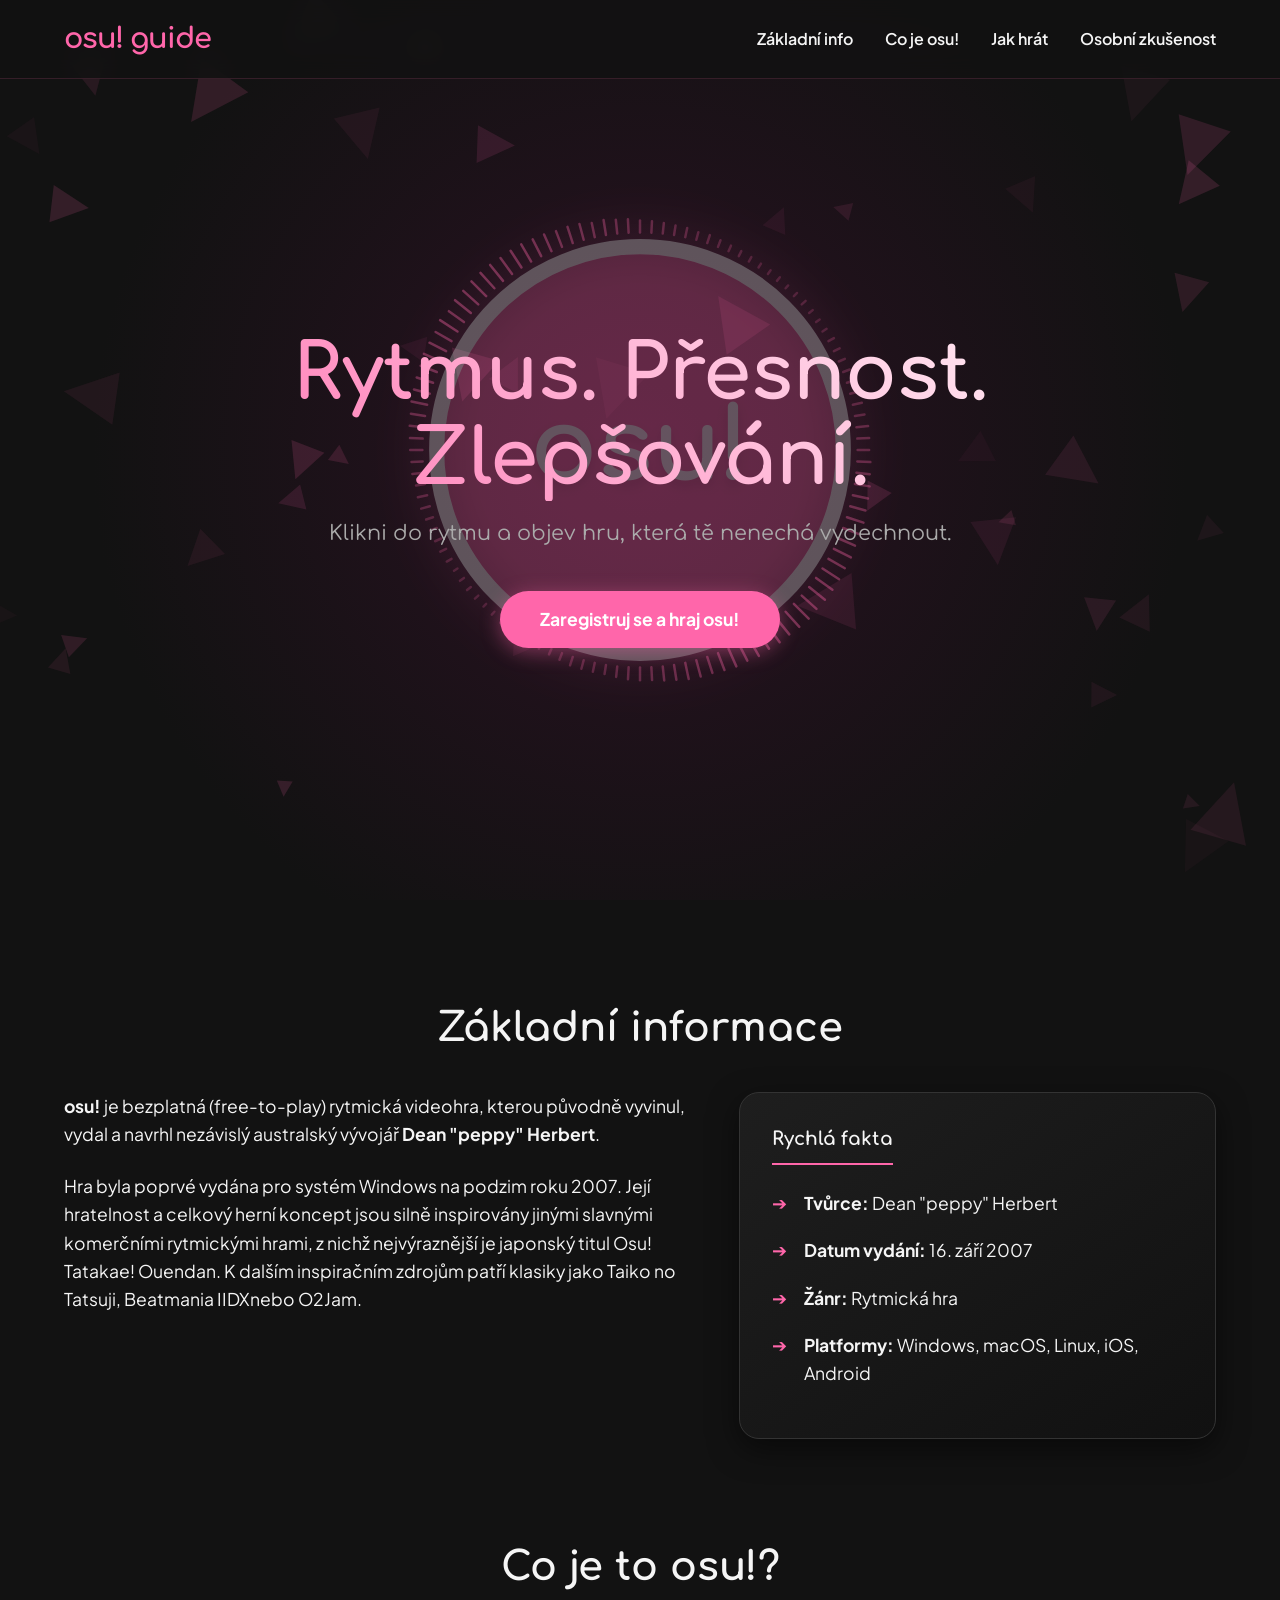
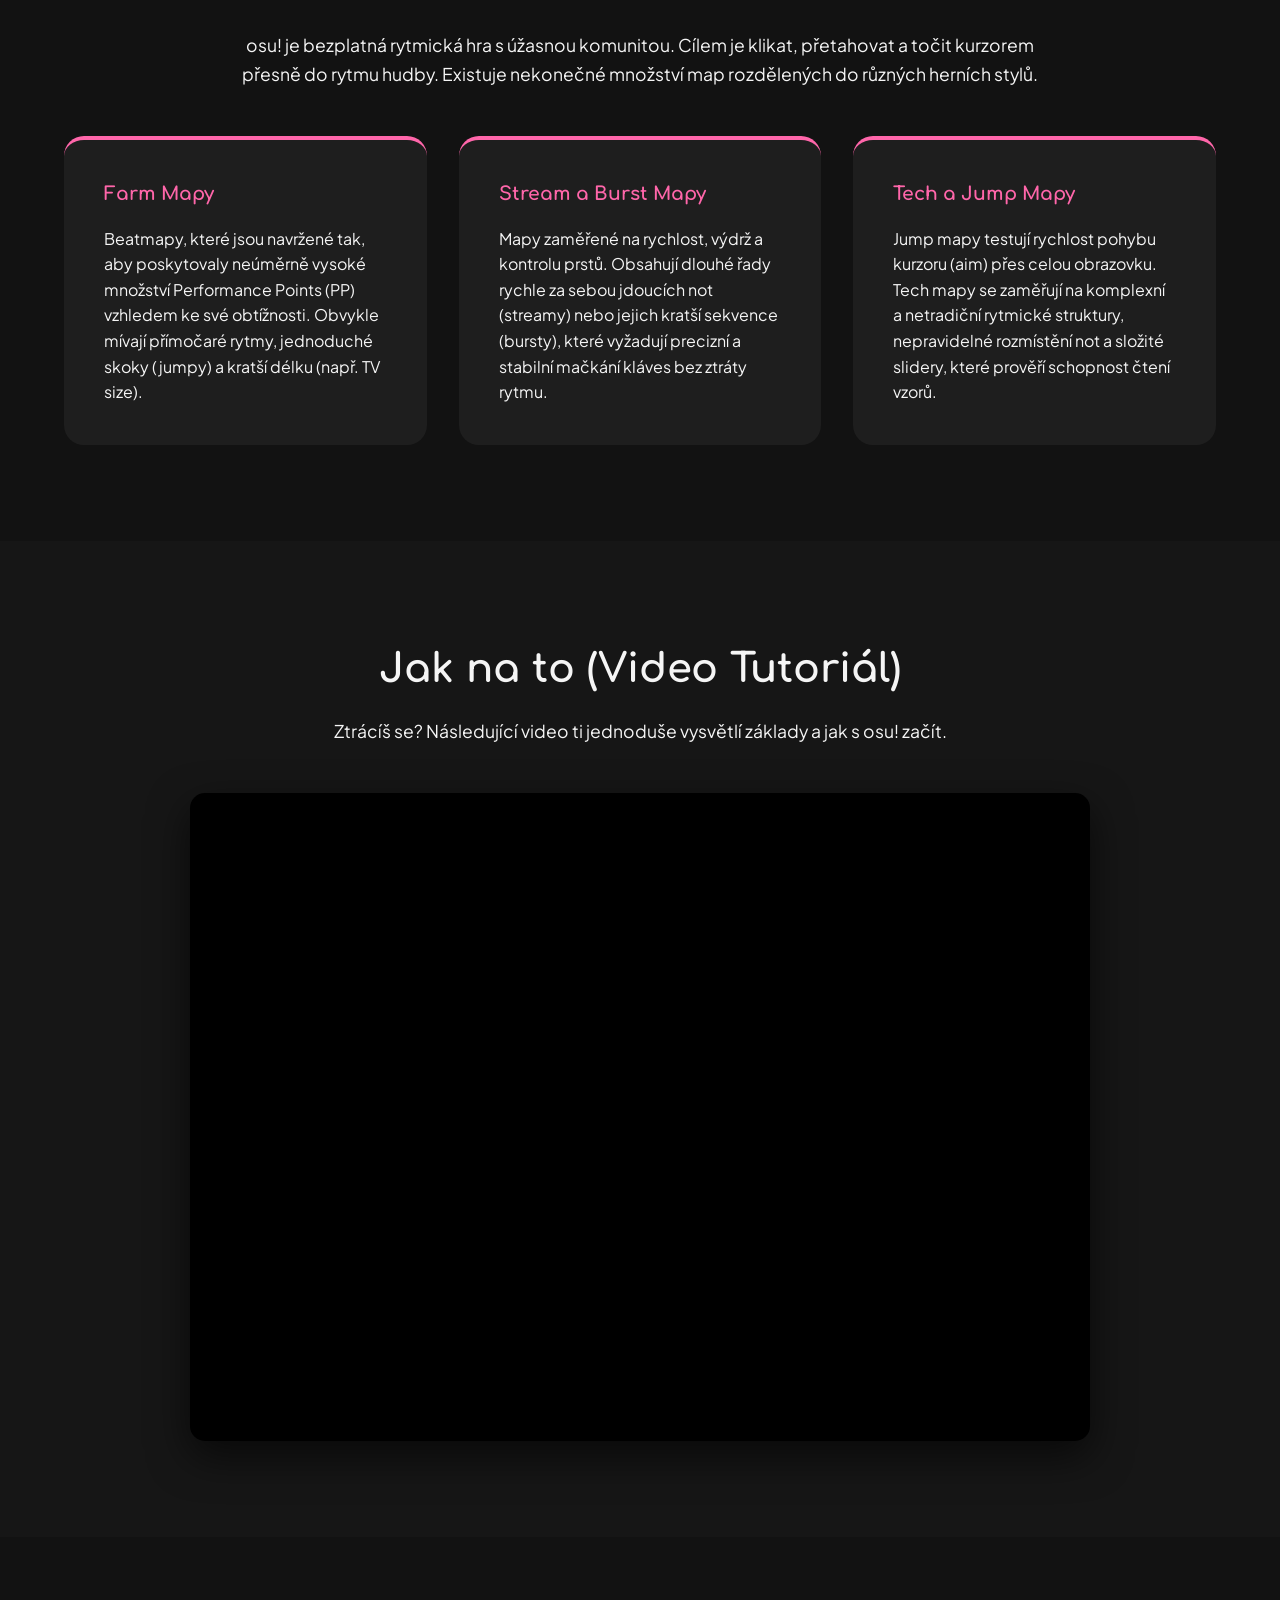
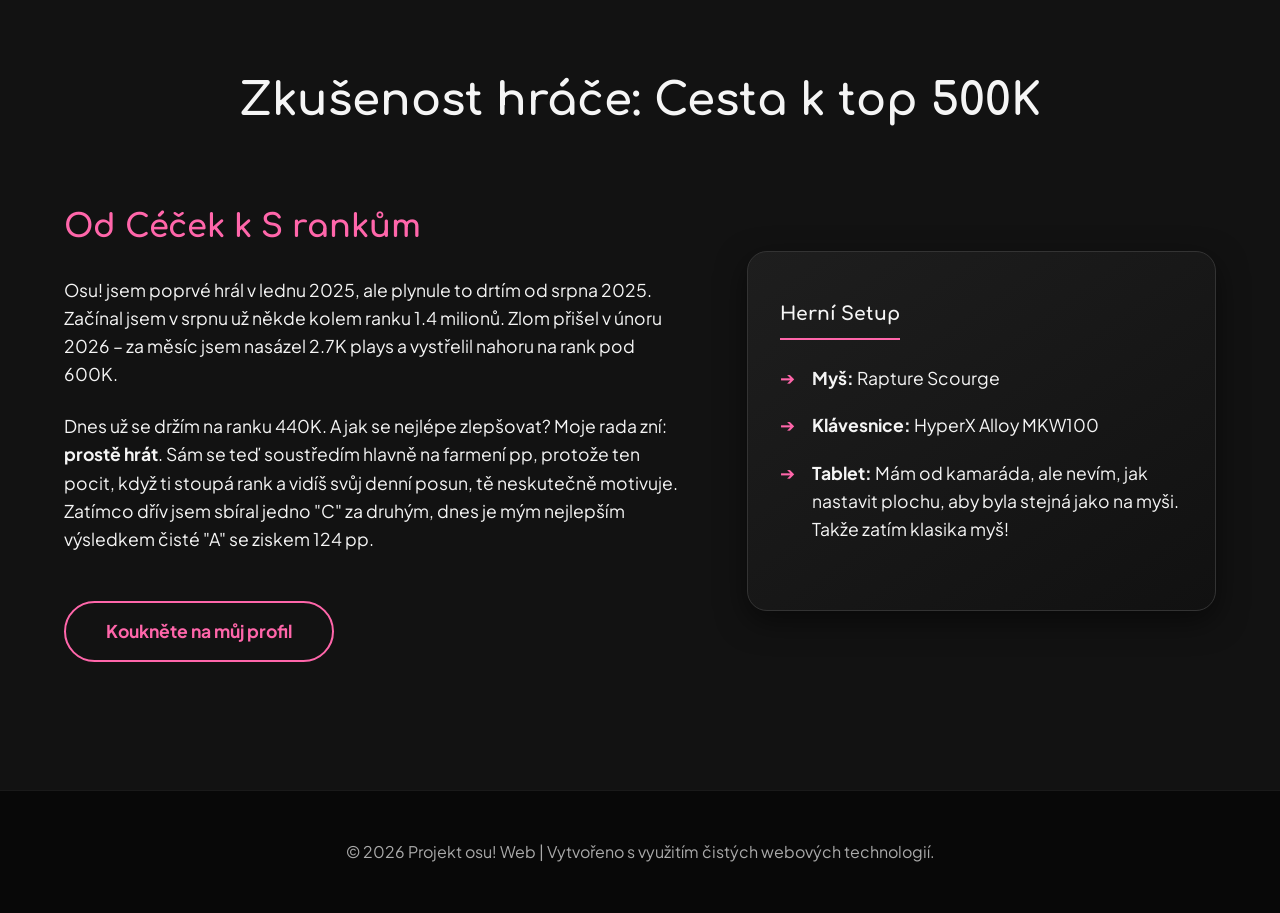
==== commit 6dfde567: "Update iframe source for osu! tutorial video" ====
--- a/osu_web/index.html
+++ b/osu_web/index.html
@@ -146,7 +146,7 @@
                 <p>Ztrácíš se? Následující video ti jednoduše vysvětlí základy a jak s osu! začít.</p>
                 <!-- Lazy loading iframu pro vyšší výkon -->
                 <div class="video-container">
-                    <iframe loading="lazy" width="560" height="315" src="https://www.youtube.com/watch?v=qUkvt8DThQc"
+                    <iframe loading="lazy" width="560" height="315" src="https://www.youtube.com/embed/qUkvt8DThQc"
                         title="YouTube video player - osu! tutorial" frameborder="0"
                         allow="accelerometer; autoplay; clipboard-write; encrypted-media; gyroscope; picture-in-picture; web-share"
                         referrerpolicy="strict-origin-when-cross-origin" allowfullscreen></iframe>
